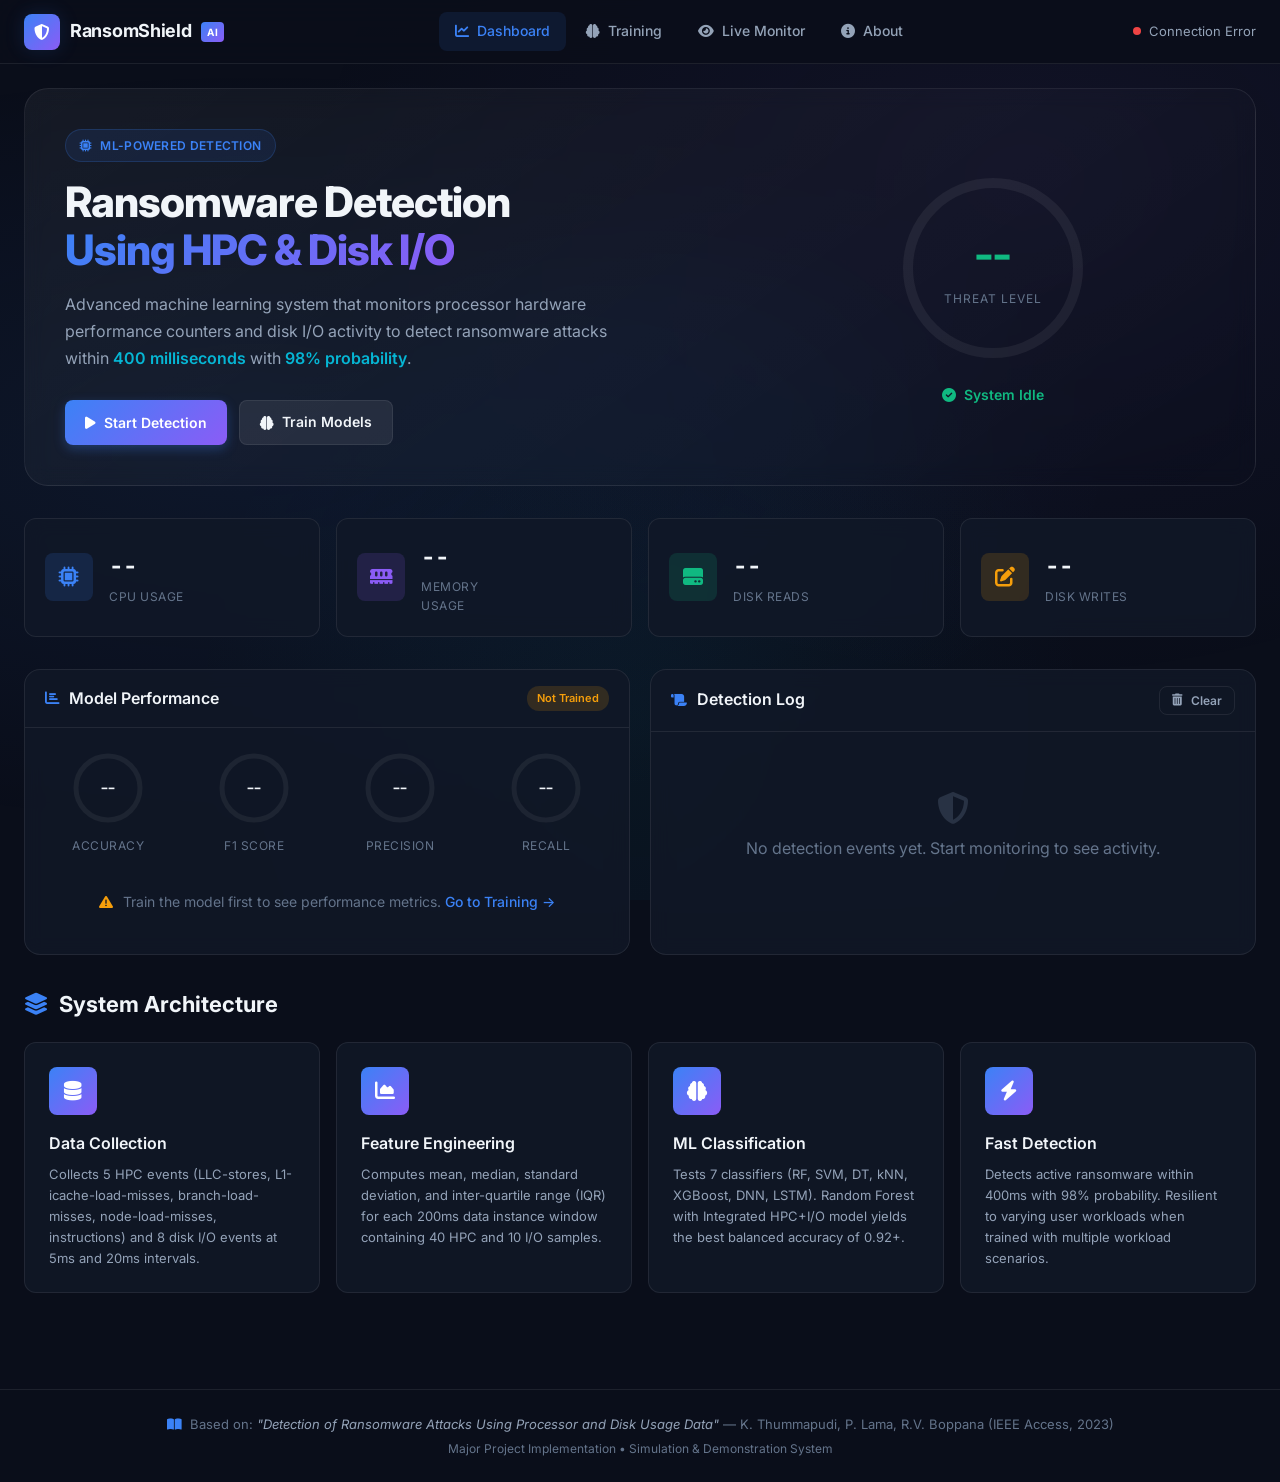
==== templates/index.html @ 1b4aa870 "made ransowre detection" ====
<!DOCTYPE html>
<html lang="en">
<head>
    <meta charset="UTF-8">
    <meta name="viewport" content="width=device-width, initial-scale=1.0">
    <title>RansomShield - AI-Powered Ransomware Detection</title>
    <meta name="description" content="Real-time ransomware detection using Machine Learning analysis of processor and disk usage data. Based on IEEE Access 2023 research.">
    <link href="https://fonts.googleapis.com/css2?family=Inter:wght@300;400;500;600;700;800;900&family=JetBrains+Mono:wght@400;500;600&display=swap" rel="stylesheet">
    <link rel="stylesheet" href="/static/style.css">
    <link rel="stylesheet" href="https://cdnjs.cloudflare.com/ajax/libs/font-awesome/6.4.0/css/all.min.css">
</head>
<body>
    <!-- Navigation -->
    <nav class="navbar" id="mainNav">
        <div class="nav-brand">
            <div class="brand-icon">
                <i class="fas fa-shield-halved"></i>
            </div>
            <span class="brand-text">RansomShield</span>
            <span class="brand-badge">AI</span>
        </div>
        <div class="nav-links">
            <a href="/" class="nav-link active" id="navDashboard">
                <i class="fas fa-chart-line"></i> Dashboard
            </a>
            <a href="/training" class="nav-link" id="navTraining">
                <i class="fas fa-brain"></i> Training
            </a>
            <a href="/monitoring" class="nav-link" id="navMonitoring">
                <i class="fas fa-eye"></i> Live Monitor
            </a>
            <a href="/about" class="nav-link" id="navAbout">
                <i class="fas fa-info-circle"></i> About
            </a>
        </div>
        <div class="nav-status">
            <div class="status-dot" id="systemStatusDot"></div>
            <span id="systemStatusText">Connecting...</span>
        </div>
    </nav>

    <!-- Main Content -->
    <main class="main-content">
        <!-- Hero Section -->
        <section class="hero-section">
            <div class="hero-grid">
                <div class="hero-text">
                    <div class="hero-badge">
                        <i class="fas fa-microchip"></i> ML-Powered Detection
                    </div>
                    <h1>Ransomware Detection <br><span class="gradient-text">Using HPC & Disk I/O</span></h1>
                    <p class="hero-description">
                        Advanced machine learning system that monitors processor hardware performance counters 
                        and disk I/O activity to detect ransomware attacks within 
                        <strong>400 milliseconds</strong> with <strong>98% probability</strong>.
                    </p>
                    <div class="hero-actions">
                        <button id="btnStartDetection" class="btn btn-primary btn-glow" onclick="startQuickDetection()">
                            <i class="fas fa-play"></i> Start Detection
                        </button>
                        <a href="/training" class="btn btn-secondary">
                            <i class="fas fa-brain"></i> Train Models
                        </a>
                    </div>
                </div>
                <div class="hero-visual">
                    <div class="threat-meter" id="threatMeter">
                        <div class="meter-ring">
                            <svg viewBox="0 0 200 200">
                                <circle cx="100" cy="100" r="85" class="meter-bg"/>
                                <circle cx="100" cy="100" r="85" class="meter-fill" id="meterFill"
                                    stroke-dasharray="534" stroke-dashoffset="534"/>
                            </svg>
                            <div class="meter-center">
                                <div class="meter-value" id="meterValue">--</div>
                                <div class="meter-label">Threat Level</div>
                            </div>
                        </div>
                        <div class="meter-status" id="meterStatus">
                            <i class="fas fa-circle-check"></i> System Idle
                        </div>
                    </div>
                </div>
            </div>
        </section>

        <!-- Stats Cards -->
        <section class="stats-section">
            <div class="stats-grid">
                <div class="stat-card" id="statCPU">
                    <div class="stat-icon cpu-icon">
                        <i class="fas fa-microchip"></i>
                    </div>
                    <div class="stat-info">
                        <div class="stat-value" id="cpuValue">--</div>
                        <div class="stat-label">CPU Usage</div>
                    </div>
                    <div class="stat-chart">
                        <canvas id="cpuMiniChart" width="80" height="40"></canvas>
                    </div>
                </div>
                <div class="stat-card" id="statMemory">
                    <div class="stat-icon mem-icon">
                        <i class="fas fa-memory"></i>
                    </div>
                    <div class="stat-info">
                        <div class="stat-value" id="memValue">--</div>
                        <div class="stat-label">Memory Usage</div>
                    </div>
                    <div class="stat-chart">
                        <canvas id="memMiniChart" width="80" height="40"></canvas>
                    </div>
                </div>
                <div class="stat-card" id="statDiskRead">
                    <div class="stat-icon disk-read-icon">
                        <i class="fas fa-hard-drive"></i>
                    </div>
                    <div class="stat-info">
                        <div class="stat-value" id="diskReadValue">--</div>
                        <div class="stat-label">Disk Reads</div>
                    </div>
                    <div class="stat-chart">
                        <canvas id="diskReadMiniChart" width="80" height="40"></canvas>
                    </div>
                </div>
                <div class="stat-card" id="statDiskWrite">
                    <div class="stat-icon disk-write-icon">
                        <i class="fas fa-pen-to-square"></i>
                    </div>
                    <div class="stat-info">
                        <div class="stat-value" id="diskWriteValue">--</div>
                        <div class="stat-label">Disk Writes</div>
                    </div>
                    <div class="stat-chart">
                        <canvas id="diskWriteMiniChart" width="80" height="40"></canvas>
                    </div>
                </div>
            </div>
        </section>

        <!-- Detection & Model Info -->
        <section class="dashboard-grid">
            <!-- Model Performance Card -->
            <div class="card card-model" id="modelCard">
                <div class="card-header">
                    <h2><i class="fas fa-chart-bar"></i> Model Performance</h2>
                    <span class="card-badge" id="modelBadge">Not Trained</span>
                </div>
                <div class="card-body">
                    <div id="modelMetrics" class="metrics-grid">
                        <div class="metric-item">
                            <div class="metric-ring">
                                <svg viewBox="0 0 80 80">
                                    <circle cx="40" cy="40" r="32" class="metric-ring-bg"/>
                                    <circle cx="40" cy="40" r="32" class="metric-ring-fill accuracy-ring" 
                                        stroke-dasharray="201" stroke-dashoffset="201" id="accuracyRing"/>
                                </svg>
                                <span class="metric-ring-value" id="accuracyValue">--</span>
                            </div>
                            <span class="metric-name">Accuracy</span>
                        </div>
                        <div class="metric-item">
                            <div class="metric-ring">
                                <svg viewBox="0 0 80 80">
                                    <circle cx="40" cy="40" r="32" class="metric-ring-bg"/>
                                    <circle cx="40" cy="40" r="32" class="metric-ring-fill f1-ring"
                                        stroke-dasharray="201" stroke-dashoffset="201" id="f1Ring"/>
                                </svg>
                                <span class="metric-ring-value" id="f1Value">--</span>
                            </div>
                            <span class="metric-name">F1 Score</span>
                        </div>
                        <div class="metric-item">
                            <div class="metric-ring">
                                <svg viewBox="0 0 80 80">
                                    <circle cx="40" cy="40" r="32" class="metric-ring-bg"/>
                                    <circle cx="40" cy="40" r="32" class="metric-ring-fill precision-ring"
                                        stroke-dasharray="201" stroke-dashoffset="201" id="precisionRing"/>
                                </svg>
                                <span class="metric-ring-value" id="precisionValue">--</span>
                            </div>
                            <span class="metric-name">Precision</span>
                        </div>
                        <div class="metric-item">
                            <div class="metric-ring">
                                <svg viewBox="0 0 80 80">
                                    <circle cx="40" cy="40" r="32" class="metric-ring-bg"/>
                                    <circle cx="40" cy="40" r="32" class="metric-ring-fill recall-ring"
                                        stroke-dasharray="201" stroke-dashoffset="201" id="recallRing"/>
                                </svg>
                                <span class="metric-ring-value" id="recallValue">--</span>
                            </div>
                            <span class="metric-name">Recall</span>
                        </div>
                    </div>
                    <div class="model-details" id="modelDetails">
                        <p class="model-placeholder">
                            <i class="fas fa-exclamation-triangle"></i>
                            Train the model first to see performance metrics.
                            <a href="/training">Go to Training →</a>
                        </p>
                    </div>
                </div>
            </div>

            <!-- Detection Log Card -->
            <div class="card card-detection" id="detectionCard">
                <div class="card-header">
                    <h2><i class="fas fa-scroll"></i> Detection Log</h2>
                    <button class="btn btn-sm btn-outline" onclick="clearLog()">
                        <i class="fas fa-trash-alt"></i> Clear
                    </button>
                </div>
                <div class="card-body">
                    <div class="detection-log" id="detectionLog">
                        <div class="log-empty">
                            <i class="fas fa-shield-halved"></i>
                            <p>No detection events yet. Start monitoring to see activity.</p>
                        </div>
                    </div>
                </div>
            </div>
        </section>

        <!-- Features Overview -->
        <section class="features-section">
            <h2 class="section-title">
                <i class="fas fa-layer-group"></i> System Architecture
            </h2>
            <div class="features-grid">
                <div class="feature-card">
                    <div class="feature-icon">
                        <i class="fas fa-database"></i>
                    </div>
                    <h3>Data Collection</h3>
                    <p>Collects 5 HPC events (LLC-stores, L1-icache-load-misses, branch-load-misses, 
                       node-load-misses, instructions) and 8 disk I/O events at 5ms and 20ms intervals.</p>
                </div>
                <div class="feature-card">
                    <div class="feature-icon">
                        <i class="fas fa-chart-area"></i>
                    </div>
                    <h3>Feature Engineering</h3>
                    <p>Computes mean, median, standard deviation, and inter-quartile range (IQR) for each 
                       200ms data instance window containing 40 HPC and 10 I/O samples.</p>
                </div>
                <div class="feature-card">
                    <div class="feature-icon">
                        <i class="fas fa-brain"></i>
                    </div>
                    <h3>ML Classification</h3>
                    <p>Tests 7 classifiers (RF, SVM, DT, kNN, XGBoost, DNN, LSTM). Random Forest with 
                       Integrated HPC+I/O model yields the best balanced accuracy of 0.92+.</p>
                </div>
                <div class="feature-card">
                    <div class="feature-icon">
                        <i class="fas fa-bolt"></i>
                    </div>
                    <h3>Fast Detection</h3>
                    <p>Detects active ransomware within 400ms with 98% probability. Resilient to varying 
                       user workloads when trained with multiple workload scenarios.</p>
                </div>
            </div>
        </section>
    </main>

    <!-- Footer -->
    <footer class="footer">
        <div class="footer-content">
            <p>
                <i class="fas fa-book-open"></i> Based on: 
                <em>"Detection of Ransomware Attacks Using Processor and Disk Usage Data"</em> — 
                K. Thummapudi, P. Lama, R.V. Boppana (IEEE Access, 2023)
            </p>
            <p class="footer-note">Major Project Implementation • Simulation & Demonstration System</p>
        </div>
    </footer>

    <script src="/static/dashboard.js"></script>
</body>
</html>
---- static/style.css ----
/* ============================================
   RansomShield - Advanced CSS Design System
   Premium dark theme with glassmorphism
   ============================================ */

/* === CSS Variables / Design Tokens === */
:root {
    --bg-primary: #0a0e1a;
    --bg-secondary: #111827;
    --bg-card: rgba(17, 24, 39, 0.85);
    --bg-card-hover: rgba(17, 24, 39, 0.95);
    --bg-glass: rgba(255, 255, 255, 0.04);
    --bg-glass-hover: rgba(255, 255, 255, 0.08);

    --text-primary: #f1f5f9;
    --text-secondary: #94a3b8;
    --text-muted: #64748b;

    --accent-blue: #3b82f6;
    --accent-cyan: #06b6d4;
    --accent-purple: #8b5cf6;
    --accent-green: #10b981;
    --accent-red: #ef4444;
    --accent-amber: #f59e0b;
    --accent-pink: #ec4899;

    --gradient-primary: linear-gradient(135deg, #3b82f6, #8b5cf6);
    --gradient-success: linear-gradient(135deg, #10b981, #06b6d4);
    --gradient-danger: linear-gradient(135deg, #ef4444, #ec4899);
    --gradient-warning: linear-gradient(135deg, #f59e0b, #ef4444);
    --gradient-hero: linear-gradient(135deg, #0a0e1a 0%, #1e1b4b 40%, #0f172a 100%);
    --gradient-card: linear-gradient(145deg, rgba(255,255,255,0.05), rgba(255,255,255,0));

    --border-color: rgba(255, 255, 255, 0.08);
    --border-glow: rgba(59, 130, 246, 0.3);

    --shadow-sm: 0 2px 8px rgba(0, 0, 0, 0.3);
    --shadow-md: 0 4px 16px rgba(0, 0, 0, 0.4);
    --shadow-lg: 0 8px 32px rgba(0, 0, 0, 0.5);
    --shadow-glow: 0 0 20px rgba(59, 130, 246, 0.15);
    --shadow-glow-green: 0 0 20px rgba(16, 185, 129, 0.15);
    --shadow-glow-red: 0 0 20px rgba(239, 68, 68, 0.15);

    --radius-sm: 8px;
    --radius-md: 12px;
    --radius-lg: 16px;
    --radius-xl: 24px;

    --transition-fast: 0.15s ease;
    --transition-normal: 0.3s cubic-bezier(0.4, 0, 0.2, 1);
    --transition-slow: 0.5s cubic-bezier(0.4, 0, 0.2, 1);

    --font-sans: 'Inter', -apple-system, BlinkMacSystemFont, sans-serif;
    --font-mono: 'JetBrains Mono', 'Fira Code', monospace;
}

/* === Reset & Base === */
*, *::before, *::after {
    margin: 0;
    padding: 0;
    box-sizing: border-box;
}

html {
    scroll-behavior: smooth;
    -webkit-font-smoothing: antialiased;
    -moz-osx-font-smoothing: grayscale;
}

body {
    font-family: var(--font-sans);
    background: var(--bg-primary);
    color: var(--text-primary);
    line-height: 1.6;
    min-height: 100vh;
    overflow-x: hidden;
}

body::before {
    content: '';
    position: fixed;
    top: 0;
    left: 0;
    width: 100%;
    height: 100%;
    background: 
        radial-gradient(ellipse at 20% 50%, rgba(59, 130, 246, 0.08) 0%, transparent 60%),
        radial-gradient(ellipse at 80% 20%, rgba(139, 92, 246, 0.06) 0%, transparent 50%),
        radial-gradient(ellipse at 50% 80%, rgba(6, 182, 212, 0.05) 0%, transparent 50%);
    pointer-events: none;
    z-index: 0;
}

/* === Scrollbar === */
::-webkit-scrollbar { width: 8px; }
::-webkit-scrollbar-track { background: var(--bg-primary); }
::-webkit-scrollbar-thumb { background: rgba(255,255,255,0.15); border-radius: 4px; }
::-webkit-scrollbar-thumb:hover { background: rgba(255,255,255,0.25); }

/* === Navigation === */
.navbar {
    position: sticky;
    top: 0;
    z-index: 1000;
    display: flex;
    align-items: center;
    justify-content: space-between;
    padding: 0 24px;
    height: 64px;
    background: rgba(10, 14, 26, 0.9);
    backdrop-filter: blur(20px);
    -webkit-backdrop-filter: blur(20px);
    border-bottom: 1px solid var(--border-color);
}

.nav-brand {
    display: flex;
    align-items: center;
    gap: 10px;
}

.brand-icon {
    width: 36px;
    height: 36px;
    background: var(--gradient-primary);
    border-radius: var(--radius-sm);
    display: flex;
    align-items: center;
    justify-content: center;
    font-size: 16px;
    color: white;
    box-shadow: var(--shadow-glow);
}

.brand-text {
    font-size: 18px;
    font-weight: 700;
    letter-spacing: -0.3px;
}

.brand-badge {
    font-size: 10px;
    font-weight: 700;
    padding: 2px 6px;
    background: var(--gradient-primary);
    border-radius: 4px;
    color: white;
    letter-spacing: 0.5px;
}

.nav-links {
    display: flex;
    gap: 4px;
}

.nav-link {
    display: flex;
    align-items: center;
    gap: 8px;
    padding: 8px 16px;
    color: var(--text-secondary);
    text-decoration: none;
    font-size: 14px;
    font-weight: 500;
    border-radius: var(--radius-sm);
    transition: var(--transition-normal);
}

.nav-link:hover {
    color: var(--text-primary);
    background: var(--bg-glass-hover);
}

.nav-link.active {
    color: var(--accent-blue);
    background: rgba(59, 130, 246, 0.1);
}

.nav-status {
    display: flex;
    align-items: center;
    gap: 8px;
    font-size: 13px;
    color: var(--text-secondary);
}

.status-dot {
    width: 8px;
    height: 8px;
    border-radius: 50%;
    background: var(--accent-amber);
    animation: pulse 2s infinite;
}

.status-dot.connected { background: var(--accent-green); }
.status-dot.error { background: var(--accent-red); }

@keyframes pulse {
    0%, 100% { opacity: 1; }
    50% { opacity: 0.4; }
}

/* === Main Content === */
.main-content {
    position: relative;
    z-index: 1;
    max-width: 1400px;
    margin: 0 auto;
    padding: 24px;
}

/* === Hero Section === */
.hero-section {
    margin-bottom: 32px;
}

.hero-grid {
    display: grid;
    grid-template-columns: 1.2fr 0.8fr;
    gap: 40px;
    align-items: center;
    padding: 40px;
    background: var(--gradient-card);
    border: 1px solid var(--border-color);
    border-radius: var(--radius-xl);
    backdrop-filter: blur(10px);
}

.hero-badge {
    display: inline-flex;
    align-items: center;
    gap: 8px;
    padding: 6px 14px;
    background: rgba(59, 130, 246, 0.1);
    border: 1px solid rgba(59, 130, 246, 0.2);
    border-radius: 20px;
    font-size: 12px;
    font-weight: 600;
    color: var(--accent-blue);
    margin-bottom: 16px;
    letter-spacing: 0.3px;
    text-transform: uppercase;
}

.hero-text h1 {
    font-size: 42px;
    font-weight: 800;
    line-height: 1.15;
    letter-spacing: -1px;
    margin-bottom: 16px;
}

.gradient-text {
    background: var(--gradient-primary);
    -webkit-background-clip: text;
    -webkit-text-fill-color: transparent;
    background-clip: text;
}

.hero-description {
    font-size: 16px;
    color: var(--text-secondary);
    line-height: 1.7;
    margin-bottom: 28px;
    max-width: 560px;
}

.hero-description strong {
    color: var(--accent-cyan);
    font-weight: 600;
}

.hero-actions {
    display: flex;
    gap: 12px;
}

/* === Buttons === */
.btn {
    display: inline-flex;
    align-items: center;
    gap: 8px;
    padding: 10px 20px;
    border: none;
    border-radius: var(--radius-sm);
    font-family: var(--font-sans);
    font-size: 14px;
    font-weight: 600;
    cursor: pointer;
    transition: var(--transition-normal);
    text-decoration: none;
}

.btn-primary {
    background: var(--gradient-primary);
    color: white;
    box-shadow: 0 4px 12px rgba(59, 130, 246, 0.3);
}

.btn-primary:hover {
    box-shadow: 0 6px 20px rgba(59, 130, 246, 0.4);
    transform: translateY(-1px);
}

.btn-glow {
    animation: btnGlow 3s infinite;
}

@keyframes btnGlow {
    0%, 100% { box-shadow: 0 4px 12px rgba(59, 130, 246, 0.3); }
    50% { box-shadow: 0 4px 24px rgba(59, 130, 246, 0.5); }
}

.btn-secondary {
    background: var(--bg-glass-hover);
    color: var(--text-primary);
    border: 1px solid var(--border-color);
}

.btn-secondary:hover {
    background: rgba(255, 255, 255, 0.12);
    border-color: rgba(255, 255, 255, 0.2);
}

.btn-sm {
    padding: 6px 12px;
    font-size: 12px;
}

.btn-lg {
    padding: 14px 28px;
    font-size: 16px;
}

.btn-outline {
    background: transparent;
    color: var(--text-secondary);
    border: 1px solid var(--border-color);
}

.btn-outline:hover {
    color: var(--text-primary);
    border-color: rgba(255, 255, 255, 0.2);
}

.btn-danger {
    background: var(--gradient-danger);
    color: white;
}

/* === Threat Meter === */
.threat-meter {
    display: flex;
    flex-direction: column;
    align-items: center;
    gap: 16px;
}

.meter-ring {
    position: relative;
    width: 200px;
    height: 200px;
}

.meter-ring svg {
    transform: rotate(-90deg);
    width: 100%;
    height: 100%;
}

.meter-bg {
    fill: none;
    stroke: rgba(255, 255, 255, 0.06);
    stroke-width: 10;
}

.meter-fill {
    fill: none;
    stroke: url(#meterGradient);
    stroke-width: 10;
    stroke-linecap: round;
    transition: stroke-dashoffset 1s cubic-bezier(0.4, 0, 0.2, 1);
}

.meter-center {
    position: absolute;
    top: 50%;
    left: 50%;
    transform: translate(-50%, -50%);
    text-align: center;
}

.meter-value {
    font-size: 36px;
    font-weight: 800;
    font-family: var(--font-mono);
    color: var(--accent-green);
}

.meter-label {
    font-size: 12px;
    color: var(--text-muted);
    text-transform: uppercase;
    letter-spacing: 1px;
    margin-top: 4px;
}

.meter-status {
    font-size: 14px;
    font-weight: 600;
    color: var(--accent-green);
    display: flex;
    align-items: center;
    gap: 8px;
}

.meter-status.danger {
    color: var(--accent-red);
}

/* === Stats Cards === */
.stats-section {
    margin-bottom: 32px;
}

.stats-grid {
    display: grid;
    grid-template-columns: repeat(4, 1fr);
    gap: 16px;
}

.stat-card {
    display: flex;
    align-items: center;
    gap: 16px;
    padding: 20px;
    background: var(--bg-card);
    border: 1px solid var(--border-color);
    border-radius: var(--radius-md);
    backdrop-filter: blur(10px);
    transition: var(--transition-normal);
}

.stat-card:hover {
    border-color: var(--border-glow);
    box-shadow: var(--shadow-glow);
    transform: translateY(-2px);
}

.stat-icon {
    width: 48px;
    height: 48px;
    border-radius: var(--radius-sm);
    display: flex;
    align-items: center;
    justify-content: center;
    font-size: 20px;
    flex-shrink: 0;
}

.cpu-icon { background: rgba(59, 130, 246, 0.15); color: var(--accent-blue); }
.mem-icon { background: rgba(139, 92, 246, 0.15); color: var(--accent-purple); }
.disk-read-icon { background: rgba(16, 185, 129, 0.15); color: var(--accent-green); }
.disk-write-icon { background: rgba(245, 158, 11, 0.15); color: var(--accent-amber); }

.stat-value {
    font-size: 24px;
    font-weight: 700;
    font-family: var(--font-mono);
    letter-spacing: -0.5px;
}

.stat-label {
    font-size: 12px;
    color: var(--text-muted);
    text-transform: uppercase;
    letter-spacing: 0.5px;
}

.stat-chart {
    margin-left: auto;
}

/* === Cards === */
.card {
    background: var(--bg-card);
    border: 1px solid var(--border-color);
    border-radius: var(--radius-lg);
    backdrop-filter: blur(10px);
    overflow: hidden;
    transition: var(--transition-normal);
}

.card:hover {
    border-color: rgba(255, 255, 255, 0.12);
}

.card-header {
    display: flex;
    align-items: center;
    justify-content: space-between;
    padding: 16px 20px;
    border-bottom: 1px solid var(--border-color);
}

.card-header h2, .card-header h3 {
    font-size: 16px;
    font-weight: 600;
    display: flex;
    align-items: center;
    gap: 10px;
    color: var(--text-primary);
}

.card-header h2 i, .card-header h3 i {
    color: var(--accent-blue);
    font-size: 14px;
}

.card-badge {
    font-size: 11px;
    padding: 4px 10px;
    border-radius: 12px;
    font-weight: 600;
    background: rgba(245, 158, 11, 0.15);
    color: var(--accent-amber);
}

.card-badge.trained {
    background: rgba(16, 185, 129, 0.15);
    color: var(--accent-green);
}

.card-body {
    padding: 20px;
}

/* === Dashboard Grid === */
.dashboard-grid {
    display: grid;
    grid-template-columns: 1fr 1fr;
    gap: 20px;
    margin-bottom: 32px;
}

/* === Metrics Grid === */
.metrics-grid {
    display: grid;
    grid-template-columns: repeat(4, 1fr);
    gap: 20px;
    margin-bottom: 16px;
}

.metric-item {
    display: flex;
    flex-direction: column;
    align-items: center;
    gap: 8px;
}

.metric-ring {
    position: relative;
    width: 80px;
    height: 80px;
}

.metric-ring svg {
    transform: rotate(-90deg);
}

.metric-ring-bg {
    fill: none;
    stroke: rgba(255, 255, 255, 0.06);
    stroke-width: 5;
}

.metric-ring-fill {
    fill: none;
    stroke-width: 5;
    stroke-linecap: round;
    transition: stroke-dashoffset 1.5s cubic-bezier(0.4, 0, 0.2, 1);
}

.accuracy-ring { stroke: var(--accent-blue); }
.f1-ring { stroke: var(--accent-cyan); }
.precision-ring { stroke: var(--accent-purple); }
.recall-ring { stroke: var(--accent-green); }

.metric-ring-value {
    position: absolute;
    top: 50%;
    left: 50%;
    transform: translate(-50%, -50%);
    font-size: 14px;
    font-weight: 700;
    font-family: var(--font-mono);
}

.metric-name {
    font-size: 12px;
    color: var(--text-muted);
    text-transform: uppercase;
    letter-spacing: 0.5px;
}

/* === Detection Log === */
.detection-log {
    max-height: 300px;
    overflow-y: auto;
}

.log-empty {
    display: flex;
    flex-direction: column;
    align-items: center;
    justify-content: center;
    gap: 12px;
    padding: 40px;
    color: var(--text-muted);
    text-align: center;
}

.log-empty i {
    font-size: 32px;
    opacity: 0.3;
}

.log-entry {
    display: flex;
    align-items: center;
    gap: 12px;
    padding: 10px 12px;
    border-radius: var(--radius-sm);
    font-size: 13px;
    border-bottom: 1px solid rgba(255, 255, 255, 0.03);
    animation: slideIn 0.3s ease;
}

@keyframes slideIn {
    from { opacity: 0; transform: translateX(-10px); }
    to { opacity: 1; transform: translateX(0); }
}

.log-entry.safe { border-left: 3px solid var(--accent-green); }
.log-entry.warning { border-left: 3px solid var(--accent-amber); }
.log-entry.danger { border-left: 3px solid var(--accent-red); background: rgba(239, 68, 68, 0.05); }

.log-time {
    font-family: var(--font-mono);
    font-size: 11px;
    color: var(--text-muted);
    flex-shrink: 0;
}

.log-message {
    flex: 1;
    color: var(--text-secondary);
}

.log-prob {
    font-family: var(--font-mono);
    font-size: 12px;
    font-weight: 600;
    flex-shrink: 0;
}

/* === Features Section === */
.features-section {
    margin-bottom: 32px;
}

.section-title {
    font-size: 22px;
    font-weight: 700;
    margin-bottom: 20px;
    display: flex;
    align-items: center;
    gap: 10px;
}

.section-title i {
    color: var(--accent-blue);
}

.features-grid {
    display: grid;
    grid-template-columns: repeat(4, 1fr);
    gap: 16px;
}

.feature-card {
    padding: 24px;
    background: var(--bg-card);
    border: 1px solid var(--border-color);
    border-radius: var(--radius-md);
    transition: var(--transition-normal);
}

.feature-card:hover {
    border-color: var(--border-glow);
    box-shadow: var(--shadow-glow);
    transform: translateY(-4px);
}

.feature-icon {
    width: 48px;
    height: 48px;
    background: var(--gradient-primary);
    border-radius: var(--radius-sm);
    display: flex;
    align-items: center;
    justify-content: center;
    font-size: 20px;
    color: white;
    margin-bottom: 16px;
}

.feature-card h3 {
    font-size: 16px;
    font-weight: 600;
    margin-bottom: 8px;
}

.feature-card p {
    font-size: 13px;
    color: var(--text-secondary);
    line-height: 1.6;
}

/* === Page Header === */
.page-header {
    text-align: center;
    padding: 40px 0 32px;
}

.page-header h1 {
    font-size: 36px;
    font-weight: 800;
    letter-spacing: -0.5px;
    margin-bottom: 8px;
    display: flex;
    align-items: center;
    justify-content: center;
    gap: 12px;
}

.page-header p {
    font-size: 16px;
    color: var(--text-secondary);
}

/* === Training Page === */
.config-grid {
    display: grid;
    grid-template-columns: repeat(3, 1fr);
    gap: 16px;
    margin-bottom: 24px;
}

.config-item {
    padding: 12px 16px;
    background: var(--bg-glass);
    border: 1px solid var(--border-color);
    border-radius: var(--radius-sm);
}

.config-item label {
    display: block;
    font-size: 11px;
    color: var(--text-muted);
    text-transform: uppercase;
    letter-spacing: 0.5px;
    margin-bottom: 4px;
}

.config-value {
    font-size: 14px;
    font-weight: 500;
    color: var(--text-primary);
}

.training-action {
    display: flex;
    flex-direction: column;
    align-items: center;
    gap: 16px;
}

.training-progress {
    width: 100%;
    max-width: 400px;
}

.progress-bar {
    height: 6px;
    background: rgba(255, 255, 255, 0.06);
    border-radius: 3px;
    overflow: hidden;
    margin-bottom: 8px;
}

.progress-fill {
    height: 100%;
    width: 0%;
    background: var(--gradient-primary);
    border-radius: 3px;
    transition: width 0.5s ease;
    animation: progressPulse 2s infinite;
}

@keyframes progressPulse {
    0%, 100% { opacity: 1; }
    50% { opacity: 0.7; }
}

.progress-text {
    font-size: 13px;
    color: var(--text-secondary);
    text-align: center;
    display: block;
}

/* === Tabs === */
.tab-bar {
    display: flex;
    gap: 4px;
    margin-bottom: 16px;
    padding: 4px;
    background: var(--bg-glass);
    border-radius: var(--radius-sm);
    width: fit-content;
}

.tab {
    padding: 8px 16px;
    border: none;
    background: transparent;
    color: var(--text-secondary);
    font-family: var(--font-sans);
    font-size: 13px;
    font-weight: 500;
    border-radius: 6px;
    cursor: pointer;
    transition: var(--transition-fast);
    display: flex;
    align-items: center;
    gap: 6px;
}

.tab:hover {
    color: var(--text-primary);
}

.tab.active {
    background: var(--gradient-primary);
    color: white;
}

/* === Results Table === */
.results-table-wrapper {
    overflow-x: auto;
}

.results-table {
    width: 100%;
    border-collapse: collapse;
    font-size: 14px;
}

.results-table th {
    padding: 12px 16px;
    text-align: left;
    font-weight: 600;
    font-size: 12px;
    text-transform: uppercase;
    letter-spacing: 0.5px;
    color: var(--text-muted);
    background: var(--bg-glass);
    border-bottom: 1px solid var(--border-color);
}

.results-table td {
    padding: 12px 16px;
    border-bottom: 1px solid rgba(255, 255, 255, 0.03);
    font-family: var(--font-mono);
    font-size: 13px;
}

.results-table tr:hover td {
    background: var(--bg-glass);
}

.results-table .best-row {
    background: rgba(59, 130, 246, 0.05);
}

.results-table .best-row td:first-child {
    position: relative;
}

.results-table .best-row td:first-child::before {
    content: '★';
    color: var(--accent-amber);
    margin-right: 6px;
}

.table-empty {
    text-align: center;
    padding: 40px !important;
    color: var(--text-muted);
}

.table-empty i {
    display: block;
    font-size: 24px;
    margin-bottom: 8px;
    opacity: 0.3;
}

/* === Charts === */
.charts-grid, .charts-grid-2 {
    display: grid;
    grid-template-columns: 1fr 1fr;
    gap: 20px;
    margin-bottom: 20px;
}

.chart-container {
    position: relative;
    min-height: 250px;
}

/* === Monitor Page === */
.control-bar {
    display: flex;
    align-items: center;
    gap: 16px;
    padding: 16px 20px;
    background: var(--bg-card);
    border: 1px solid var(--border-color);
    border-radius: var(--radius-md);
    margin-bottom: 24px;
}

.control-info {
    display: flex;
    gap: 12px;
    margin-left: auto;
}

.info-badge {
    display: flex;
    align-items: center;
    gap: 6px;
    padding: 6px 12px;
    background: var(--bg-glass);
    border: 1px solid var(--border-color);
    border-radius: var(--radius-sm);
    font-size: 12px;
    color: var(--text-secondary);
    font-weight: 500;
}

.alert-badge {
    background: rgba(239, 68, 68, 0.1);
    border-color: rgba(239, 68, 68, 0.3);
    color: var(--accent-red);
    animation: alertFlash 1s infinite;
}

@keyframes alertFlash {
    0%, 100% { opacity: 1; }
    50% { opacity: 0.5; }
}

/* === Live Metrics === */
.live-metrics {
    display: grid;
    grid-template-columns: repeat(3, 1fr);
    gap: 12px;
}

.live-metric {
    display: flex;
    justify-content: space-between;
    align-items: center;
    padding: 10px 14px;
    background: var(--bg-glass);
    border-radius: var(--radius-sm);
    border: 1px solid var(--border-color);
}

.live-metric-label {
    font-size: 12px;
    color: var(--text-muted);
}

.live-metric-value {
    font-family: var(--font-mono);
    font-size: 14px;
    font-weight: 600;
    color: var(--text-primary);
}

.live-grid {
    display: grid;
    grid-template-columns: 1fr 1fr;
    gap: 20px;
    margin-bottom: 32px;
}

/* === Alert Log === */
.alert-log {
    max-height: 300px;
    overflow-y: auto;
}

/* === About Page === */
.about-section {
    margin-bottom: 24px;
}

.paper-info h3 {
    font-size: 20px;
    font-weight: 700;
    margin-bottom: 12px;
    color: var(--accent-cyan);
}

.paper-info p {
    font-size: 14px;
    color: var(--text-secondary);
    margin-bottom: 6px;
}

.paper-info strong {
    color: var(--text-primary);
}

/* Methodology Flow */
.methodology-flow {
    display: flex;
    flex-direction: column;
    gap: 0;
}

.flow-step {
    display: flex;
    gap: 16px;
    padding: 16px;
    background: var(--bg-glass);
    border: 1px solid var(--border-color);
    border-radius: var(--radius-md);
}

.flow-number {
    width: 36px;
    height: 36px;
    background: var(--gradient-primary);
    border-radius: 50%;
    display: flex;
    align-items: center;
    justify-content: center;
    font-weight: 700;
    font-size: 16px;
    color: white;
    flex-shrink: 0;
}

.flow-content h4 {
    font-size: 15px;
    font-weight: 600;
    margin-bottom: 4px;
}

.flow-content p {
    font-size: 13px;
    color: var(--text-secondary);
    line-height: 1.6;
}

.flow-content strong {
    color: var(--accent-cyan);
}

.flow-arrow {
    text-align: center;
    padding: 6px 0;
    color: var(--text-muted);
    font-size: 14px;
}

/* Events Grid */
.events-grid {
    display: grid;
    grid-template-columns: repeat(3, 1fr);
    gap: 12px;
}

.events-grid-4 {
    grid-template-columns: repeat(4, 1fr);
}

.event-item {
    padding: 16px;
    background: var(--bg-glass);
    border: 1px solid var(--border-color);
    border-radius: var(--radius-sm);
    transition: var(--transition-normal);
}

.event-item:hover {
    border-color: var(--border-glow);
}

.event-tag {
    display: inline-block;
    padding: 2px 8px;
    border-radius: 4px;
    font-size: 10px;
    font-weight: 700;
    letter-spacing: 0.5px;
    margin-bottom: 8px;
}

.hpc-tag { background: rgba(59, 130, 246, 0.15); color: var(--accent-blue); }
.io-tag { background: rgba(16, 185, 129, 0.15); color: var(--accent-green); }

.event-item h4 {
    font-size: 14px;
    font-weight: 600;
    font-family: var(--font-mono);
    margin-bottom: 4px;
}

.event-item p {
    font-size: 12px;
    color: var(--text-muted);
    line-height: 1.5;
}

/* Classifiers Grid */
.classifiers-grid {
    display: grid;
    grid-template-columns: repeat(3, 1fr);
    gap: 12px;
}

.classifier-item {
    padding: 16px;
    background: var(--bg-glass);
    border: 1px solid var(--border-color);
    border-radius: var(--radius-sm);
    transition: var(--transition-normal);
    position: relative;
}

.classifier-item.best {
    border-color: rgba(245, 158, 11, 0.3);
    background: rgba(245, 158, 11, 0.05);
}

.classifier-badge {
    position: absolute;
    top: 8px;
    right: 8px;
    padding: 2px 8px;
    background: rgba(245, 158, 11, 0.2);
    color: var(--accent-amber);
    border-radius: 4px;
    font-size: 10px;
    font-weight: 700;
}

.classifier-item h4 {
    font-size: 14px;
    font-weight: 600;
    margin-bottom: 4px;
}

.classifier-item p {
    font-size: 12px;
    color: var(--text-muted);
    line-height: 1.5;
}

/* Key Results */
.key-results-grid {
    display: grid;
    grid-template-columns: repeat(4, 1fr);
    gap: 20px;
}

.key-result {
    text-align: center;
    padding: 20px;
}

.key-number {
    font-size: 48px;
    font-weight: 900;
    font-family: var(--font-mono);
    color: var(--accent);
    line-height: 1;
    margin-bottom: 8px;
}

.key-result p {
    font-size: 13px;
    color: var(--text-muted);
    line-height: 1.4;
}

/* === Model Placeholder === */
.model-placeholder {
    text-align: center;
    color: var(--text-muted);
    padding: 20px;
    font-size: 14px;
}

.model-placeholder i {
    color: var(--accent-amber);
    margin-right: 6px;
}

.model-placeholder a {
    color: var(--accent-blue);
    text-decoration: none;
    font-weight: 500;
}

.model-placeholder a:hover {
    text-decoration: underline;
}

/* === Footer === */
.footer {
    padding: 24px;
    border-top: 1px solid var(--border-color);
    text-align: center;
    margin-top: 40px;
}

.footer-content p {
    font-size: 13px;
    color: var(--text-muted);
    line-height: 1.6;
}

.footer-content em {
    color: var(--text-secondary);
}

.footer-content i {
    color: var(--accent-blue);
    margin-right: 4px;
}

.footer-note {
    margin-top: 4px;
    font-size: 12px !important;
}

/* === Responsive === */
@media (max-width: 1200px) {
    .features-grid { grid-template-columns: repeat(2, 1fr); }
    .key-results-grid { grid-template-columns: repeat(2, 1fr); }
    .classifiers-grid { grid-template-columns: repeat(2, 1fr); }
}

@media (max-width: 900px) {
    .hero-grid { grid-template-columns: 1fr; }
    .stats-grid { grid-template-columns: repeat(2, 1fr); }
    .dashboard-grid { grid-template-columns: 1fr; }
    .charts-grid, .charts-grid-2 { grid-template-columns: 1fr; }
    .live-grid { grid-template-columns: 1fr; }
    .config-grid { grid-template-columns: repeat(2, 1fr); }
    .events-grid, .events-grid-4 { grid-template-columns: repeat(2, 1fr); }
    .live-metrics { grid-template-columns: repeat(2, 1fr); }
    .nav-links { display: none; }
}

@media (max-width: 600px) {
    .stats-grid { grid-template-columns: 1fr; }
    .features-grid { grid-template-columns: 1fr; }
    .metrics-grid { grid-template-columns: repeat(2, 1fr); }
    .config-grid { grid-template-columns: 1fr; }
    .hero-text h1 { font-size: 28px; }
}
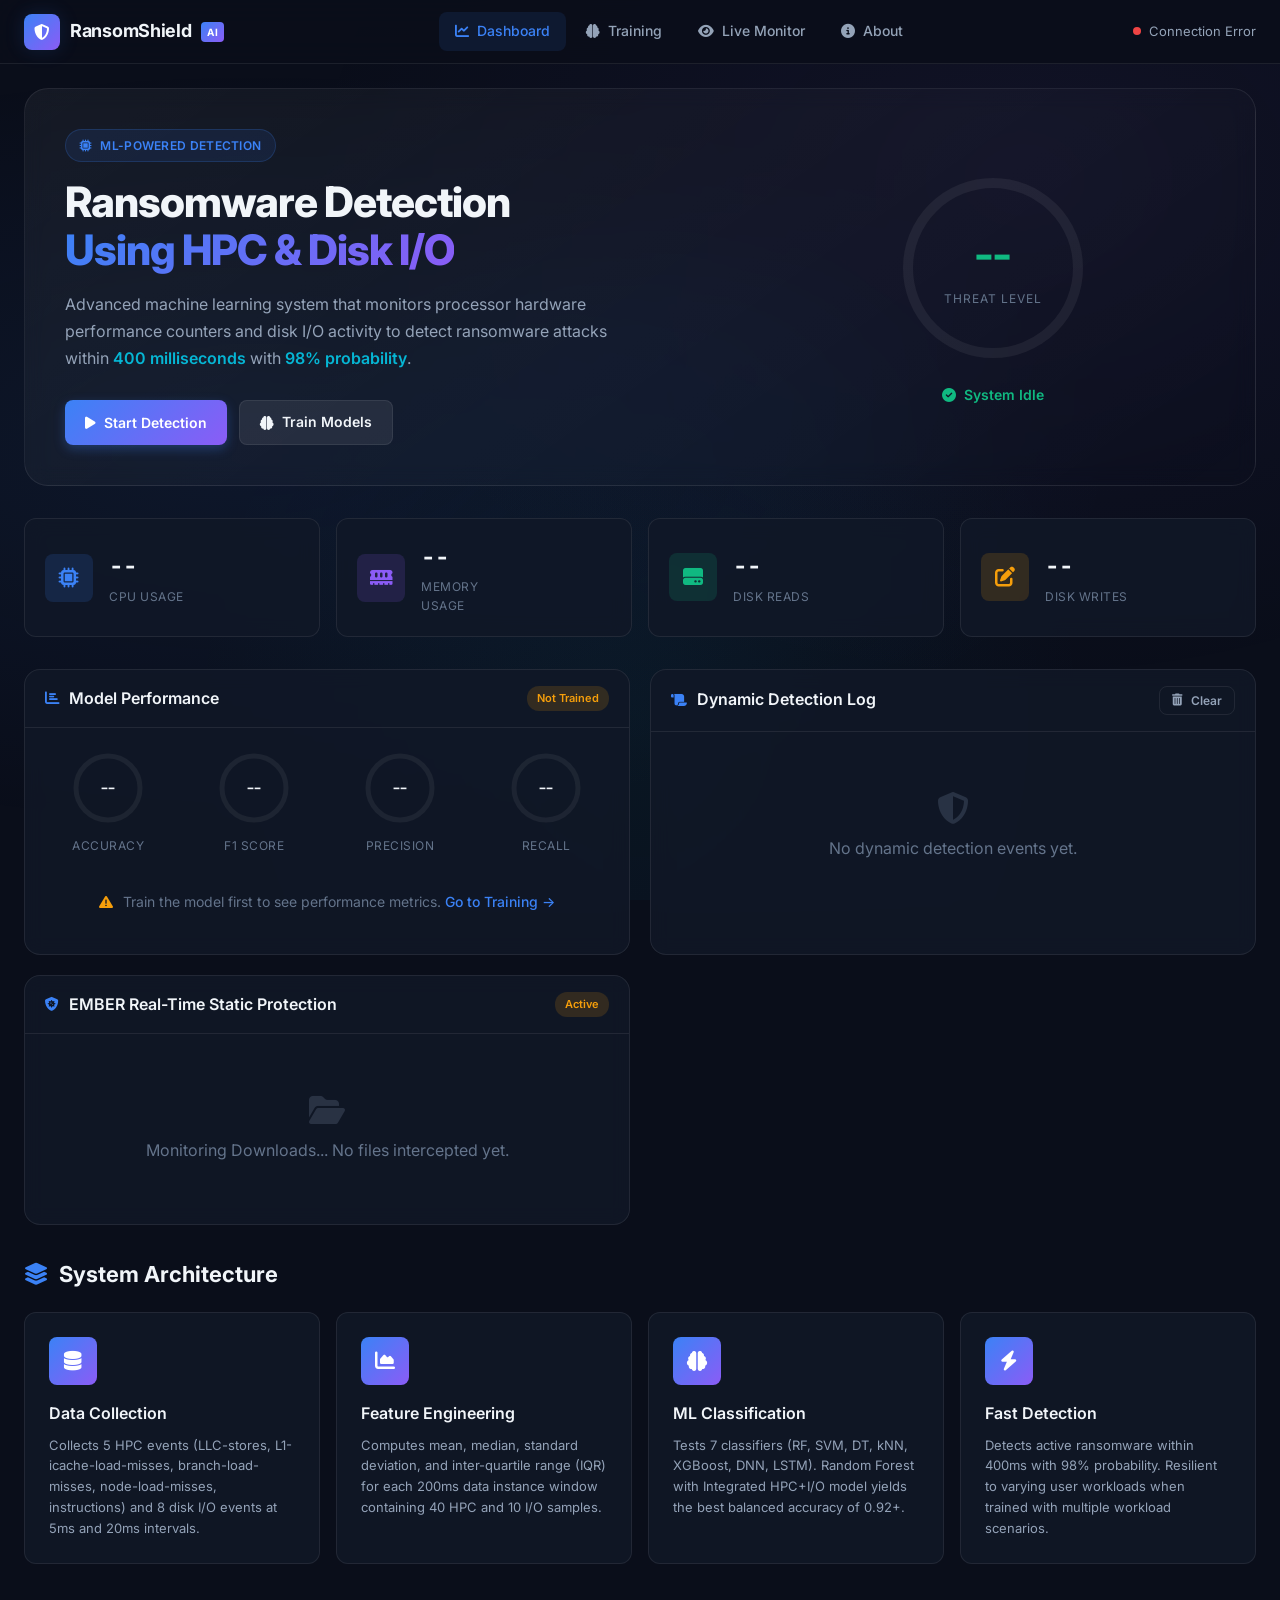
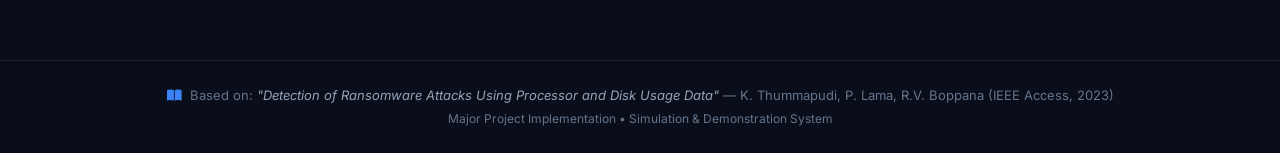
==== commit 0c35d023: "Added Ember intergrated into system" ====
--- a/templates/index.html
+++ b/templates/index.html
@@ -206,7 +206,7 @@
             <!-- Detection Log Card -->
             <div class="card card-detection" id="detectionCard">
                 <div class="card-header">
-                    <h2><i class="fas fa-scroll"></i> Detection Log</h2>
+                    <h2><i class="fas fa-scroll"></i> Dynamic Detection Log</h2>
                     <button class="btn btn-sm btn-outline" onclick="clearLog()">
                         <i class="fas fa-trash-alt"></i> Clear
                     </button>
@@ -215,7 +215,23 @@
                     <div class="detection-log" id="detectionLog">
                         <div class="log-empty">
                             <i class="fas fa-shield-halved"></i>
-                            <p>No detection events yet. Start monitoring to see activity.</p>
+                            <p>No dynamic detection events yet.</p>
+                        </div>
+                    </div>
+                </div>
+            </div>
+
+            <!-- EMBER Static Protection Card -->
+            <div class="card card-detection" id="emberCard">
+                <div class="card-header">
+                    <h2><i class="fas fa-shield-virus"></i> EMBER Real-Time Static Protection</h2>
+                    <span class="card-badge success">Active</span>
+                </div>
+                <div class="card-body">
+                    <div class="detection-log" id="emberLog">
+                        <div class="log-empty">
+                            <i class="fas fa-folder-open"></i>
+                            <p>Monitoring Downloads... No files intercepted yet.</p>
                         </div>
                     </div>
                 </div>
--- a/static/style.css
+++ b/static/style.css
@@ -29,7 +29,7 @@
     --gradient-danger: linear-gradient(135deg, #ef4444, #ec4899);
     --gradient-warning: linear-gradient(135deg, #f59e0b, #ef4444);
     --gradient-hero: linear-gradient(135deg, #0a0e1a 0%, #1e1b4b 40%, #0f172a 100%);
-    --gradient-card: linear-gradient(145deg, rgba(255,255,255,0.05), rgba(255,255,255,0));
+    --gradient-card: linear-gradient(145deg, rgba(255, 255, 255, 0.05), rgba(255, 255, 255, 0));
 
     --border-color: rgba(255, 255, 255, 0.08);
     --border-glow: rgba(59, 130, 246, 0.3);
@@ -55,7 +55,9 @@
 }
 
 /* === Reset & Base === */
-*, *::before, *::after {
+*,
+*::before,
+*::after {
     margin: 0;
     padding: 0;
     box-sizing: border-box;
@@ -83,7 +85,7 @@
     left: 0;
     width: 100%;
     height: 100%;
-    background: 
+    background:
         radial-gradient(ellipse at 20% 50%, rgba(59, 130, 246, 0.08) 0%, transparent 60%),
         radial-gradient(ellipse at 80% 20%, rgba(139, 92, 246, 0.06) 0%, transparent 50%),
         radial-gradient(ellipse at 50% 80%, rgba(6, 182, 212, 0.05) 0%, transparent 50%);
@@ -92,10 +94,22 @@
 }
 
 /* === Scrollbar === */
-::-webkit-scrollbar { width: 8px; }
-::-webkit-scrollbar-track { background: var(--bg-primary); }
-::-webkit-scrollbar-thumb { background: rgba(255,255,255,0.15); border-radius: 4px; }
-::-webkit-scrollbar-thumb:hover { background: rgba(255,255,255,0.25); }
+::-webkit-scrollbar {
+    width: 8px;
+}
+
+::-webkit-scrollbar-track {
+    background: var(--bg-primary);
+}
+
+::-webkit-scrollbar-thumb {
+    background: rgba(255, 255, 255, 0.15);
+    border-radius: 4px;
+}
+
+::-webkit-scrollbar-thumb:hover {
+    background: rgba(255, 255, 255, 0.25);
+}
 
 /* === Navigation === */
 .navbar {
@@ -192,12 +206,24 @@
     animation: pulse 2s infinite;
 }
 
-.status-dot.connected { background: var(--accent-green); }
-.status-dot.error { background: var(--accent-red); }
+.status-dot.connected {
+    background: var(--accent-green);
+}
+
+.status-dot.error {
+    background: var(--accent-red);
+}
 
 @keyframes pulse {
-    0%, 100% { opacity: 1; }
-    50% { opacity: 0.4; }
+
+    0%,
+    100% {
+        opacity: 1;
+    }
+
+    50% {
+        opacity: 0.4;
+    }
 }
 
 /* === Main Content === */
@@ -307,8 +333,15 @@
 }
 
 @keyframes btnGlow {
-    0%, 100% { box-shadow: 0 4px 12px rgba(59, 130, 246, 0.3); }
-    50% { box-shadow: 0 4px 24px rgba(59, 130, 246, 0.5); }
+
+    0%,
+    100% {
+        box-shadow: 0 4px 12px rgba(59, 130, 246, 0.3);
+    }
+
+    50% {
+        box-shadow: 0 4px 24px rgba(59, 130, 246, 0.5);
+    }
 }
 
 .btn-secondary {
@@ -458,10 +491,25 @@
     flex-shrink: 0;
 }
 
-.cpu-icon { background: rgba(59, 130, 246, 0.15); color: var(--accent-blue); }
-.mem-icon { background: rgba(139, 92, 246, 0.15); color: var(--accent-purple); }
-.disk-read-icon { background: rgba(16, 185, 129, 0.15); color: var(--accent-green); }
-.disk-write-icon { background: rgba(245, 158, 11, 0.15); color: var(--accent-amber); }
+.cpu-icon {
+    background: rgba(59, 130, 246, 0.15);
+    color: var(--accent-blue);
+}
+
+.mem-icon {
+    background: rgba(139, 92, 246, 0.15);
+    color: var(--accent-purple);
+}
+
+.disk-read-icon {
+    background: rgba(16, 185, 129, 0.15);
+    color: var(--accent-green);
+}
+
+.disk-write-icon {
+    background: rgba(245, 158, 11, 0.15);
+    color: var(--accent-amber);
+}
 
 .stat-value {
     font-size: 24px;
@@ -503,7 +551,8 @@
     border-bottom: 1px solid var(--border-color);
 }
 
-.card-header h2, .card-header h3 {
+.card-header h2,
+.card-header h3 {
     font-size: 16px;
     font-weight: 600;
     display: flex;
@@ -512,7 +561,8 @@
     color: var(--text-primary);
 }
 
-.card-header h2 i, .card-header h3 i {
+.card-header h2 i,
+.card-header h3 i {
     color: var(--accent-blue);
     font-size: 14px;
 }
@@ -581,10 +631,21 @@
     transition: stroke-dashoffset 1.5s cubic-bezier(0.4, 0, 0.2, 1);
 }
 
-.accuracy-ring { stroke: var(--accent-blue); }
-.f1-ring { stroke: var(--accent-cyan); }
-.precision-ring { stroke: var(--accent-purple); }
-.recall-ring { stroke: var(--accent-green); }
+.accuracy-ring {
+    stroke: var(--accent-blue);
+}
+
+.f1-ring {
+    stroke: var(--accent-cyan);
+}
+
+.precision-ring {
+    stroke: var(--accent-purple);
+}
+
+.recall-ring {
+    stroke: var(--accent-green);
+}
 
 .metric-ring-value {
     position: absolute;
@@ -637,13 +698,30 @@
 }
 
 @keyframes slideIn {
-    from { opacity: 0; transform: translateX(-10px); }
-    to { opacity: 1; transform: translateX(0); }
-}
-
-.log-entry.safe { border-left: 3px solid var(--accent-green); }
-.log-entry.warning { border-left: 3px solid var(--accent-amber); }
-.log-entry.danger { border-left: 3px solid var(--accent-red); background: rgba(239, 68, 68, 0.05); }
+    from {
+        opacity: 0;
+        transform: translateX(-10px);
+    }
+
+    to {
+        opacity: 1;
+        transform: translateX(0);
+    }
+}
+
+.log-entry.safe {
+    border-left: 3px solid var(--accent-green);
+}
+
+.log-entry.warning {
+    border-left: 3px solid var(--accent-amber);
+    background: rgba(245, 158, 11, 0.05);
+}
+
+.log-entry.danger {
+    border-left: 3px solid var(--accent-red);
+    background: rgba(239, 68, 68, 0.05);
+}
 
 .log-time {
     font-family: var(--font-mono);
@@ -809,8 +887,15 @@
 }
 
 @keyframes progressPulse {
-    0%, 100% { opacity: 1; }
-    50% { opacity: 0.7; }
+
+    0%,
+    100% {
+        opacity: 1;
+    }
+
+    50% {
+        opacity: 0.7;
+    }
 }
 
 .progress-text {
@@ -918,7 +1003,8 @@
 }
 
 /* === Charts === */
-.charts-grid, .charts-grid-2 {
+.charts-grid,
+.charts-grid-2 {
     display: grid;
     grid-template-columns: 1fr 1fr;
     gap: 20px;
@@ -969,8 +1055,15 @@
 }
 
 @keyframes alertFlash {
-    0%, 100% { opacity: 1; }
-    50% { opacity: 0.5; }
+
+    0%,
+    100% {
+        opacity: 1;
+    }
+
+    50% {
+        opacity: 0.5;
+    }
 }
 
 /* === Live Metrics === */
@@ -1123,8 +1216,15 @@
     margin-bottom: 8px;
 }
 
-.hpc-tag { background: rgba(59, 130, 246, 0.15); color: var(--accent-blue); }
-.io-tag { background: rgba(16, 185, 129, 0.15); color: var(--accent-green); }
+.hpc-tag {
+    background: rgba(59, 130, 246, 0.15);
+    color: var(--accent-blue);
+}
+
+.io-tag {
+    background: rgba(16, 185, 129, 0.15);
+    color: var(--accent-green);
+}
 
 .event-item h4 {
     font-size: 14px;
@@ -1264,27 +1364,132 @@
 
 /* === Responsive === */
 @media (max-width: 1200px) {
-    .features-grid { grid-template-columns: repeat(2, 1fr); }
-    .key-results-grid { grid-template-columns: repeat(2, 1fr); }
-    .classifiers-grid { grid-template-columns: repeat(2, 1fr); }
+    .features-grid {
+        grid-template-columns: repeat(2, 1fr);
+    }
+
+    .key-results-grid {
+        grid-template-columns: repeat(2, 1fr);
+    }
+
+    .classifiers-grid {
+        grid-template-columns: repeat(2, 1fr);
+    }
 }
 
 @media (max-width: 900px) {
-    .hero-grid { grid-template-columns: 1fr; }
-    .stats-grid { grid-template-columns: repeat(2, 1fr); }
-    .dashboard-grid { grid-template-columns: 1fr; }
-    .charts-grid, .charts-grid-2 { grid-template-columns: 1fr; }
-    .live-grid { grid-template-columns: 1fr; }
-    .config-grid { grid-template-columns: repeat(2, 1fr); }
-    .events-grid, .events-grid-4 { grid-template-columns: repeat(2, 1fr); }
-    .live-metrics { grid-template-columns: repeat(2, 1fr); }
-    .nav-links { display: none; }
+    .hero-grid {
+        grid-template-columns: 1fr;
+    }
+
+    .stats-grid {
+        grid-template-columns: repeat(2, 1fr);
+    }
+
+    .dashboard-grid {
+        grid-template-columns: 1fr;
+    }
+
+    .charts-grid,
+    .charts-grid-2 {
+        grid-template-columns: 1fr;
+    }
+
+    .live-grid {
+        grid-template-columns: 1fr;
+    }
+
+    .config-grid {
+        grid-template-columns: repeat(2, 1fr);
+    }
+
+    .events-grid,
+    .events-grid-4 {
+        grid-template-columns: repeat(2, 1fr);
+    }
+
+    .live-metrics {
+        grid-template-columns: repeat(2, 1fr);
+    }
+
+    .nav-links {
+        display: none;
+    }
 }
 
 @media (max-width: 600px) {
-    .stats-grid { grid-template-columns: 1fr; }
-    .features-grid { grid-template-columns: 1fr; }
-    .metrics-grid { grid-template-columns: repeat(2, 1fr); }
-    .config-grid { grid-template-columns: 1fr; }
-    .hero-text h1 { font-size: 28px; }
-}
+    .stats-grid {
+        grid-template-columns: 1fr;
+    }
+
+    .features-grid {
+        grid-template-columns: 1fr;
+    }
+
+    .metrics-grid {
+        grid-template-columns: repeat(2, 1fr);
+    }
+
+    .config-grid {
+        grid-template-columns: 1fr;
+    }
+
+    .hero-text h1 {
+        font-size: 28px;
+    }
+}
+
+/* === Auto-Kill Toggle Switch === */
+.switch {
+  position: relative;
+  display: inline-block;
+  width: 34px;
+  height: 20px;
+}
+
+.switch input { 
+  opacity: 0;
+  width: 0;
+  height: 0;
+}
+
+.slider {
+  position: absolute;
+  cursor: pointer;
+  top: 0;
+  left: 0;
+  right: 0;
+  bottom: 0;
+  background-color: var(--bg-card);
+  border: 1px solid var(--border-color);
+  transition: .4s;
+}
+
+.slider:before {
+  position: absolute;
+  content: "";
+  height: 14px;
+  width: 14px;
+  left: 2px;
+  bottom: 2px;
+  background-color: var(--text-muted);
+  transition: .4s;
+}
+
+input:checked + .slider {
+  background-color: var(--accent-red);
+  border-color: var(--accent-red);
+}
+
+input:checked + .slider:before {
+  transform: translateX(14px);
+  background-color: white;
+}
+
+.slider.round {
+  border-radius: 34px;
+}
+
+.slider.round:before {
+  border-radius: 50%;
+}
